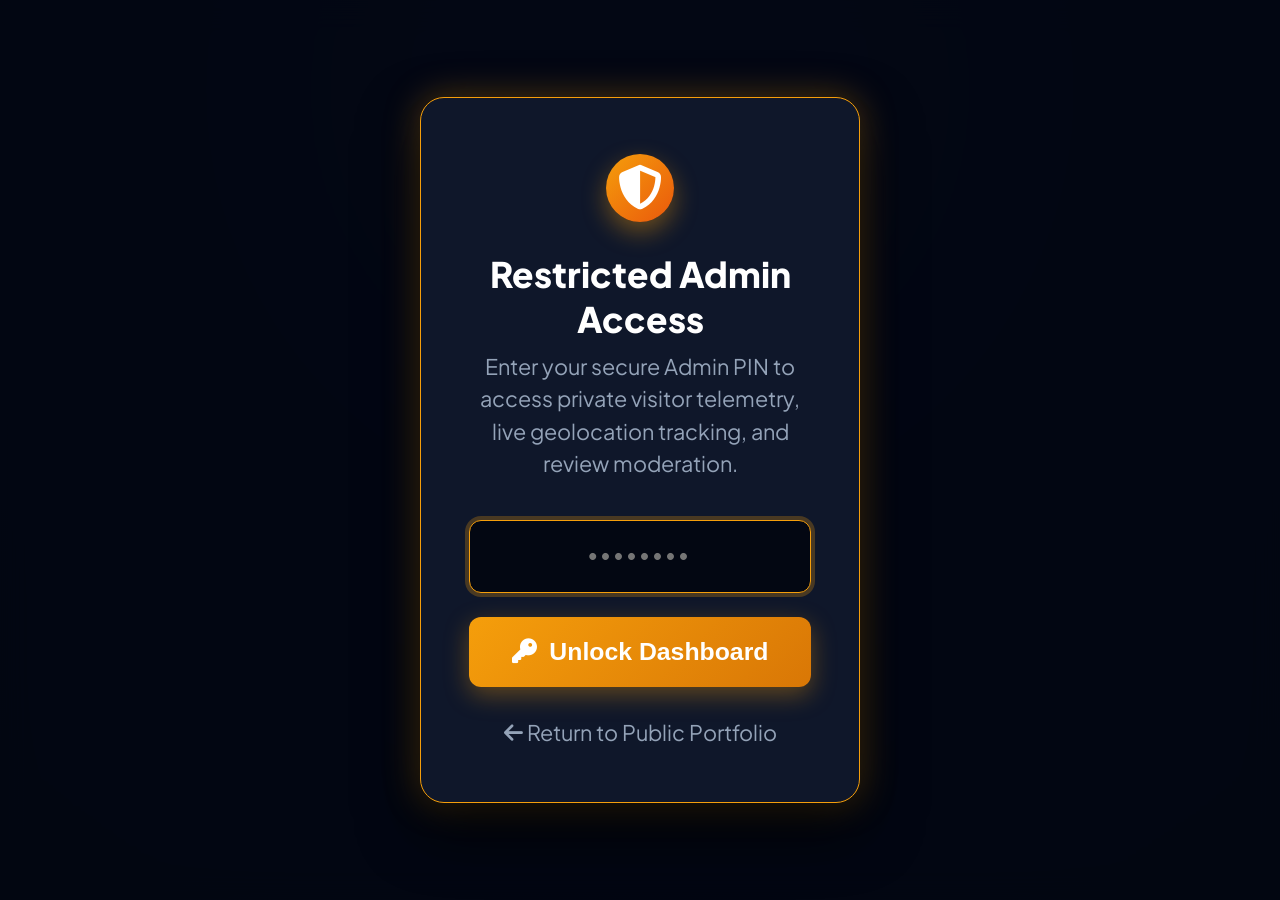
==== admin.html @ 3b784db4 "Add private visitor geolocation analytics engine, real-time visit email alerts, and PIN-secured Admi" ====
<!DOCTYPE html>
<html lang="en">
<head>
  <meta charset="UTF-8" />
  <meta name="viewport" content="width=device-width, initial-scale=1.0" />
  <title>Admin Intelligence &amp; Visitor Logs | Smit Portfolio</title>
  <meta name="robots" content="noindex, nofollow" />
  <link rel="icon" type="image/x-icon" href="images/favicon.ico" />
  <link
    rel="stylesheet"
    href="https://cdnjs.cloudflare.com/ajax/libs/font-awesome/6.5.2/css/all.min.css"
    crossorigin="anonymous"
    referrerpolicy="no-referrer"
  />
  <link rel="preconnect" href="https://fonts.googleapis.com">
  <link rel="preconnect" href="https://fonts.gstatic.com" crossorigin>
  <link href="https://fonts.googleapis.com/css2?family=Plus+Jakarta+Sans:wght@400;500;600;700;800&family=JetBrains+Mono:wght@400;600&display=swap" rel="stylesheet">

  <style>
    :root {
      --bg-dark: #070b14;
      --card-bg: #0f172a;
      --card-border: rgba(255, 255, 255, 0.1);
      --primary: #f59e0b;
      --primary-glow: rgba(245, 158, 11, 0.35);
      --emerald: #10b981;
      --indigo: #6366f1;
      --cyan: #06b6d4;
      --text-main: #f8fafc;
      --text-muted: #94a3b8;
    }

    * {
      box-sizing: border-box;
      margin: 0;
      padding: 0;
    }

    body {
      background: radial-gradient(circle at 50% 10%, #1e1b4b 0%, #070b14 60%, #030712 100%);
      color: var(--text-main);
      font-family: 'Plus Jakarta Sans', sans-serif;
      min-height: 100vh;
      overflow-x: hidden;
      display: flex;
      flex-direction: column;
    }

    /* Auth Gate Screen */
    #auth-gate {
      position: fixed;
      inset: 0;
      background: rgba(3, 7, 18, 0.95);
      backdrop-filter: blur(15px);
      display: flex;
      align-items: center;
      justify-content: center;
      z-index: 99999;
      padding: 2rem;
    }

    .auth-card {
      width: 100%;
      max-width: 440px;
      background: var(--card-bg);
      border: 1.5px solid var(--primary);
      box-shadow: 0 25px 60px rgba(0,0,0,0.7), 0 0 35px var(--primary-glow);
      border-radius: 24px;
      padding: 3.5rem 3rem;
      text-align: center;
      position: relative;
    }

    .auth-icon {
      width: 68px;
      height: 68px;
      border-radius: 50%;
      background: linear-gradient(135deg, #f59e0b, #ea580c);
      display: flex;
      align-items: center;
      justify-content: center;
      font-size: 2.8rem;
      margin: 0 auto 1.8rem;
      color: #fff;
      box-shadow: 0 10px 25px rgba(245, 158, 11, 0.4);
    }

    .auth-title {
      font-size: 2.2rem;
      font-weight: 800;
      margin-bottom: 0.6rem;
      color: #fff;
    }

    .auth-subtitle {
      font-size: 1.35rem;
      color: var(--text-muted);
      line-height: 1.5;
      margin-bottom: 2.5rem;
    }

    .auth-form {
      display: flex;
      flex-direction: column;
      gap: 1.5rem;
    }

    .pin-input-wrap {
      position: relative;
    }

    .pin-input {
      width: 100%;
      background: #030712;
      border: 1.5px solid rgba(255, 255, 255, 0.2);
      border-radius: 12px;
      padding: 1.3rem 1.6rem;
      font-size: 1.6rem;
      color: #fff;
      text-align: center;
      letter-spacing: 4px;
      outline: none;
      transition: all 0.25s ease;
    }

    .pin-input:focus {
      border-color: var(--primary);
      box-shadow: 0 0 0 4px rgba(245, 158, 11, 0.25);
    }

    .btn-auth-unlock {
      width: 100%;
      background: linear-gradient(135deg, #f59e0b, #d97706);
      color: #fff;
      border: none;
      border-radius: 12px;
      padding: 1.3rem;
      font-size: 1.55rem;
      font-weight: 700;
      cursor: pointer;
      display: flex;
      align-items: center;
      justify-content: center;
      gap: 0.8rem;
      box-shadow: 0 8px 25px rgba(245, 158, 11, 0.35);
      transition: all 0.3s ease;
    }

    .btn-auth-unlock:hover {
      transform: translateY(-2px);
      box-shadow: 0 12px 30px rgba(245, 158, 11, 0.5);
      filter: brightness(1.1);
    }

    .auth-err-msg {
      color: #f87171;
      font-size: 1.3rem;
      display: none;
      margin-top: 0.5rem;
    }

    .auth-back-link {
      display: inline-block;
      margin-top: 2rem;
      font-size: 1.35rem;
      color: var(--text-muted);
      text-decoration: none;
      transition: color 0.2s ease;
    }

    .auth-back-link:hover {
      color: #fff;
    }

    /* Dashboard Shell */
    #dashboard-view {
      display: none;
      flex: 1;
      padding: 2.5rem 3rem 4rem;
      max-width: 1400px;
      width: 100%;
      margin: 0 auto;
    }

    /* Top Nav */
    .admin-header {
      display: flex;
      align-items: center;
      justify-content: space-between;
      gap: 2rem;
      padding-bottom: 2.2rem;
      margin-bottom: 3rem;
      border-bottom: 1px solid var(--card-border);
      flex-wrap: wrap;
    }

    .admin-brand {
      display: flex;
      align-items: center;
      gap: 1.4rem;
    }

    .admin-logo-img {
      width: 48px;
      height: 48px;
      border-radius: 10px;
      box-shadow: 0 4px 15px rgba(0,0,0,0.4);
    }

    .admin-title-wrap h1 {
      font-size: 2.4rem;
      font-weight: 800;
      letter-spacing: -0.5px;
      display: flex;
      align-items: center;
      gap: 1rem;
    }

    .badge-status {
      display: inline-flex;
      align-items: center;
      gap: 0.5rem;
      background: rgba(16, 185, 129, 0.15);
      border: 1px solid rgba(16, 185, 129, 0.35);
      color: var(--emerald);
      padding: 0.3rem 0.9rem;
      border-radius: 50px;
      font-size: 1.15rem;
      font-weight: 700;
      text-transform: uppercase;
      letter-spacing: 0.5px;
    }

    .pulse-dot {
      width: 7px;
      height: 7px;
      border-radius: 50%;
      background: var(--emerald);
      box-shadow: 0 0 8px var(--emerald);
      animation: livePulse 1.6s infinite;
    }

    @keyframes livePulse {
      0% { transform: scale(0.9); opacity: 0.8; }
      50% { transform: scale(1.4); opacity: 1; }
      100% { transform: scale(0.9); opacity: 0.8; }
    }

    .admin-title-wrap p {
      font-size: 1.35rem;
      color: var(--text-muted);
      margin-top: 0.3rem;
    }

    .admin-actions {
      display: flex;
      align-items: center;
      gap: 1.2rem;
      flex-wrap: wrap;
    }

    .btn-action {
      background: rgba(255, 255, 255, 0.08);
      border: 1px solid var(--card-border);
      color: #fff;
      padding: 0.9rem 1.6rem;
      border-radius: 10px;
      font-size: 1.35rem;
      font-weight: 600;
      cursor: pointer;
      display: inline-flex;
      align-items: center;
      gap: 0.6rem;
      text-decoration: none;
      transition: all 0.25s ease;
    }

    .btn-action:hover {
      background: rgba(255, 255, 255, 0.15);
      transform: translateY(-2px);
    }

    .btn-action-primary {
      background: linear-gradient(135deg, #f59e0b, #d97706);
      border: none;
      box-shadow: 0 4px 15px rgba(245, 158, 11, 0.3);
    }

    .btn-action-primary:hover {
      box-shadow: 0 8px 20px rgba(245, 158, 11, 0.45);
    }

    .btn-logout {
      background: rgba(239, 68, 68, 0.15);
      border: 1px solid rgba(239, 68, 68, 0.35);
      color: #f87171;
    }

    .btn-logout:hover {
      background: rgba(239, 68, 68, 0.3);
      color: #fff;
    }

    /* Metric Cards Grid */
    .metrics-grid {
      display: grid;
      grid-template-columns: repeat(auto-fit, minmax(260px, 1fr));
      gap: 2rem;
      margin-bottom: 3.5rem;
    }

    .metric-card {
      background: var(--card-bg);
      border: 1px solid var(--card-border);
      border-radius: 18px;
      padding: 2.2rem;
      display: flex;
      align-items: center;
      gap: 1.8rem;
      box-shadow: 0 10px 30px rgba(0,0,0,0.3);
      transition: all 0.3s ease;
    }

    .metric-card:hover {
      transform: translateY(-4px);
      border-color: rgba(245, 158, 11, 0.3);
      box-shadow: 0 15px 35px rgba(0,0,0,0.4), 0 0 25px rgba(245, 158, 11, 0.1);
    }

    .metric-icon-box {
      width: 5.6rem;
      height: 5.6rem;
      border-radius: 14px;
      display: flex;
      align-items: center;
      justify-content: center;
      font-size: 2.4rem;
      flex-shrink: 0;
    }

    .metric-data h3 {
      font-size: 3rem;
      font-weight: 800;
      color: #fff;
      line-height: 1.1;
      margin-bottom: 0.4rem;
    }

    .metric-data p {
      font-size: 1.3rem;
      color: var(--text-muted);
      font-weight: 500;
    }

    /* Tabs Bar */
    .admin-tabs-bar {
      display: flex;
      gap: 1rem;
      border-bottom: 1px solid var(--card-border);
      margin-bottom: 2.5rem;
      flex-wrap: wrap;
    }

    .tab-btn {
      background: none;
      border: none;
      border-bottom: 2px solid transparent;
      color: var(--text-muted);
      padding: 1rem 1.8rem;
      font-size: 1.5rem;
      font-weight: 700;
      cursor: pointer;
      display: inline-flex;
      align-items: center;
      gap: 0.8rem;
      transition: all 0.2s ease;
    }

    .tab-btn:hover {
      color: #fff;
    }

    .tab-btn.active {
      color: var(--primary);
      border-bottom-color: var(--primary);
    }

    /* Content Panels */
    .tab-panel {
      display: none;
    }

    .tab-panel.active {
      display: block;
    }

    /* Search & Filter Bar */
    .filter-panel {
      display: flex;
      align-items: center;
      justify-content: space-between;
      gap: 1.5rem;
      background: var(--card-bg);
      border: 1px solid var(--card-border);
      border-radius: 14px;
      padding: 1.4rem 2rem;
      margin-bottom: 2rem;
      flex-wrap: wrap;
    }

    .search-input-wrap {
      flex: 1;
      min-width: 260px;
      position: relative;
    }

    .search-input-wrap i {
      position: absolute;
      left: 1.4rem;
      top: 50%;
      transform: translateY(-50%);
      color: var(--text-muted);
      font-size: 1.4rem;
    }

    .search-input {
      width: 100%;
      background: #030712;
      border: 1px solid var(--card-border);
      border-radius: 10px;
      padding: 1rem 1.4rem 1rem 3.8rem;
      font-size: 1.4rem;
      color: #fff;
      outline: none;
      transition: border-color 0.2s ease;
    }

    .search-input:focus {
      border-color: var(--primary);
    }

    .filter-dropdowns {
      display: flex;
      gap: 1rem;
    }

    .filter-select {
      background: #030712;
      border: 1px solid var(--card-border);
      border-radius: 10px;
      padding: 0.9rem 1.4rem;
      color: #fff;
      font-size: 1.35rem;
      outline: none;
      cursor: pointer;
    }

    /* Table Styling */
    .table-container {
      background: var(--card-bg);
      border: 1px solid var(--card-border);
      border-radius: 18px;
      overflow: hidden;
      box-shadow: 0 10px 30px rgba(0,0,0,0.3);
    }

    .table-responsive {
      overflow-x: auto;
    }

    table {
      width: 100%;
      border-collapse: collapse;
      text-align: left;
    }

    thead {
      background: rgba(3, 7, 18, 0.7);
      border-bottom: 1px solid var(--card-border);
    }

    th {
      padding: 1.6rem 2rem;
      font-size: 1.3rem;
      font-weight: 700;
      color: var(--text-muted);
      text-transform: uppercase;
      letter-spacing: 0.5px;
      white-space: nowrap;
    }

    td {
      padding: 1.6rem 2rem;
      font-size: 1.4rem;
      border-bottom: 1px solid rgba(255, 255, 255, 0.05);
      vertical-align: middle;
      white-space: nowrap;
    }

    tbody tr:hover {
      background: rgba(255, 255, 255, 0.03);
    }

    .geo-pill {
      display: inline-flex;
      align-items: center;
      gap: 0.8rem;
      font-weight: 600;
      color: #fff;
    }

    .geo-flag {
      font-size: 1.8rem;
    }

    .ip-code {
      font-family: 'JetBrains Mono', monospace;
      font-size: 1.25rem;
      background: rgba(255, 255, 255, 0.06);
      padding: 0.2rem 0.6rem;
      border-radius: 6px;
      color: #38bdf8;
    }

    .device-badge {
      display: inline-flex;
      align-items: center;
      gap: 0.6rem;
      background: rgba(99, 102, 241, 0.15);
      border: 1px solid rgba(99, 102, 241, 0.3);
      color: #a5b4fc;
      padding: 0.4rem 1rem;
      border-radius: 8px;
      font-size: 1.25rem;
      font-weight: 600;
    }

    .source-badge {
      display: inline-flex;
      align-items: center;
      gap: 0.5rem;
      padding: 0.35rem 0.9rem;
      border-radius: 50px;
      font-size: 1.2rem;
      font-weight: 600;
    }

    .src-linkedin { background: rgba(14, 118, 168, 0.2); color: #38bdf8; border: 1px solid rgba(14, 118, 168, 0.4); }
    .src-whatsapp { background: rgba(37, 211, 102, 0.2); color: #4ade80; border: 1px solid rgba(37, 211, 102, 0.4); }
    .src-direct { background: rgba(148, 163, 184, 0.2); color: #cbd5e1; border: 1px solid rgba(148, 163, 184, 0.4); }
    .src-google { background: rgba(234, 67, 53, 0.2); color: #f87171; border: 1px solid rgba(234, 67, 53, 0.4); }

    .empty-state {
      padding: 6rem 2rem;
      text-align: center;
      color: var(--text-muted);
    }

    .empty-state i {
      font-size: 4rem;
      margin-bottom: 1.5rem;
      color: rgba(255, 255, 255, 0.2);
    }

    /* Settings Tab */
    .settings-grid {
      display: grid;
      grid-template-columns: repeat(auto-fit, minmax(340px, 1fr));
      gap: 2.5rem;
    }

    .settings-card {
      background: var(--card-bg);
      border: 1px solid var(--card-border);
      border-radius: 18px;
      padding: 2.5rem;
    }

    .settings-card h3 {
      font-size: 1.8rem;
      font-weight: 700;
      color: #fff;
      margin-bottom: 0.8rem;
      display: flex;
      align-items: center;
      gap: 0.8rem;
    }

    .settings-card p {
      font-size: 1.35rem;
      color: var(--text-muted);
      line-height: 1.5;
      margin-bottom: 2rem;
    }

    /* Responsive */
    @media (max-width: 768px) {
      #dashboard-view {
        padding: 2rem 1.6rem;
      }
      .admin-title-wrap h1 {
        font-size: 2rem;
      }
      .filter-panel {
        flex-direction: column;
        align-items: stretch;
      }
      .filter-dropdowns {
        flex-direction: column;
      }
    }
  </style>
</head>
<body>

  <!-- ================= AUTH SECURITY GATE ================= -->
  <div id="auth-gate">
    <div class="auth-card">
      <div class="auth-icon">
        <i class="fa-solid fa-shield-halved"></i>
      </div>
      <h2 class="auth-title">Restricted Admin Access</h2>
      <p class="auth-subtitle">
        Enter your secure Admin PIN to access private visitor telemetry, live geolocation tracking, and review moderation.
      </p>

      <form id="admin-pin-form" class="auth-form">
        <div class="pin-input-wrap">
          <input
            type="password"
            id="admin-pin-input"
            class="pin-input"
            placeholder="••••••••"
            autocomplete="current-password"
            required
            autofocus
          />
        </div>
        <button type="submit" class="btn-auth-unlock">
          <i class="fa-solid fa-key"></i> Unlock Dashboard
        </button>
        <p id="auth-error-msg" class="auth-err-msg">
          <i class="fa-solid fa-circle-exclamation"></i> Incorrect PIN. Please try again.
        </p>
      </form>

      <a href="index.html" class="auth-back-link">
        <i class="fa-solid fa-arrow-left"></i> Return to Public Portfolio
      </a>
    </div>
  </div>

  <!-- ================= ADMIN DASHBOARD ================= -->
  <div id="dashboard-view">
    <!-- Top Header -->
    <header class="admin-header">
      <div class="admin-brand">
        <img src="images/userAsset/NavLogo.png" alt="Smit Logo" class="admin-logo-img" />
        <div class="admin-title-wrap">
          <h1>
            Visitor Intelligence &amp; Geolocation
            <span class="badge-status"><span class="pulse-dot"></span> Live Tracking</span>
          </h1>
          <p>Real-time analytics, city/country tracking, and device telemetry for Smit's Portfolio</p>
        </div>
      </div>

      <div class="admin-actions">
        <button type="button" id="btn-refresh" class="btn-action" title="Refresh Live Logs">
          <i class="fa-solid fa-rotate-right"></i> Refresh
        </button>
        <button type="button" id="btn-export-csv" class="btn-action" title="Download Excel/CSV">
          <i class="fa-solid fa-file-arrow-down"></i> Export CSV
        </button>
        <button type="button" id="btn-test-visit" class="btn-action btn-action-primary" title="Record a test visit">
          <i class="fa-solid fa-location-crosshairs"></i> Test Tracking
        </button>
        <a href="index.html" class="btn-action" title="Open Public Site">
          <i class="fa-solid fa-globe"></i> View Site
        </a>
        <button type="button" id="btn-logout" class="btn-action btn-logout" title="Lock Console">
          <i class="fa-solid fa-arrow-right-from-bracket"></i> Lock
        </button>
      </div>
    </header>

    <!-- Top Metrics Overview -->
    <section class="metrics-grid">
      <div class="metric-card">
        <div class="metric-icon-box" style="background: rgba(245, 158, 11, 0.15); color: #fbbf24;">
          <i class="fa-solid fa-users"></i>
        </div>
        <div class="metric-data">
          <h3 id="stat-total-visits">0</h3>
          <p>Total Visits Tracked</p>
        </div>
      </div>

      <div class="metric-card">
        <div class="metric-icon-box" style="background: rgba(16, 185, 129, 0.15); color: #34d399;">
          <i class="fa-solid fa-earth-americas"></i>
        </div>
        <div class="metric-data">
          <h3 id="stat-top-country">India 🇮🇳</h3>
          <p>Top Geographic Region</p>
        </div>
      </div>

      <div class="metric-card">
        <div class="metric-icon-box" style="background: rgba(99, 102, 241, 0.15); color: #818cf8;">
          <i class="fa-solid fa-mobile-screen"></i>
        </div>
        <div class="metric-data">
          <h3 id="stat-device-ratio">100%</h3>
          <p>Primary Device Type</p>
        </div>
      </div>

      <div class="metric-card">
        <div class="metric-icon-box" style="background: rgba(6, 182, 212, 0.15); color: #22d3ee;">
          <i class="fa-solid fa-link"></i>
        </div>
        <div class="metric-data">
          <h3 id="stat-top-source">Direct / LinkedIn</h3>
          <p>Primary Traffic Source</p>
        </div>
      </div>
    </section>

    <!-- Navigation Tabs -->
    <div class="admin-tabs-bar">
      <button class="tab-btn active" data-tab="tab-visitors">
        <i class="fa-solid fa-location-dot"></i> Live Visitor Logs (<span id="tab-count-visitors">0</span>)
      </button>
      <button class="tab-btn" data-tab="tab-reviews">
        <i class="fa-solid fa-star"></i> Review Moderation (<span id="tab-count-reviews">0</span>)
      </button>
      <button class="tab-btn" data-tab="tab-settings">
        <i class="fa-solid fa-gear"></i> Admin &amp; Alert Settings
      </button>
    </div>

    <!-- TAB 1: VISITOR LOGS -->
    <div id="tab-visitors" class="tab-panel active">
      <!-- Search & Filters -->
      <div class="filter-panel">
        <div class="search-input-wrap">
          <i class="fa-solid fa-magnifying-glass"></i>
          <input
            type="text"
            id="log-search-input"
            class="search-input"
            placeholder="Search by city, country, IP address, device, or source..."
          />
        </div>

        <div class="filter-dropdowns">
          <select id="filter-device" class="filter-select">
            <option value="all">All Devices</option>
            <option value="Mobile">Mobile Only</option>
            <option value="Desktop">Desktop Only</option>
            <option value="Tablet">Tablet Only</option>
          </select>
          <select id="filter-source" class="filter-select">
            <option value="all">All Traffic Sources</option>
            <option value="LinkedIn">LinkedIn</option>
            <option value="WhatsApp">WhatsApp</option>
            <option value="Telegram">Telegram</option>
            <option value="Google">Google Search</option>
            <option value="Direct">Direct / Bookmark</option>
          </select>
        </div>
      </div>

      <!-- Logs Table -->
      <div class="table-container">
        <div class="table-responsive">
          <table>
            <thead>
              <tr>
                <th>Time &amp; Date</th>
                <th>Location &amp; City</th>
                <th>IP Address &amp; ISP</th>
                <th>Device &amp; Browser</th>
                <th>Traffic Source</th>
              </tr>
            </thead>
            <tbody id="visitor-table-body">
              <!-- Dynamic rows rendered here -->
            </tbody>
          </table>
        </div>
      </div>
    </div>

    <!-- TAB 2: REVIEWS MODERATION -->
    <div id="tab-reviews" class="tab-panel">
      <div class="table-container">
        <div class="table-responsive">
          <table>
            <thead>
              <tr>
                <th>Reviewer Name</th>
                <th>Role &amp; Org</th>
                <th>Category</th>
                <th>Rating</th>
                <th>Feedback Message</th>
                <th>Action</th>
              </tr>
            </thead>
            <tbody id="reviews-table-body">
              <!-- Dynamic visitor reviews -->
            </tbody>
          </table>
        </div>
      </div>
    </div>

    <!-- TAB 3: SETTINGS -->
    <div id="tab-settings" class="tab-panel">
      <div class="settings-grid">
        <div class="settings-card">
          <h3><i class="fa-solid fa-key" style="color:var(--primary);"></i> Change Admin Security PIN</h3>
          <p>Update the private passcode required to unlock this dashboard.</p>
          <form id="change-pin-form" style="display:flex; flex-direction:column; gap:1.2rem;">
            <input
              type="password"
              id="new-pin-input"
              class="search-input"
              placeholder="Enter new 6+ char PIN..."
              required
            />
            <button type="submit" class="btn-action btn-action-primary" style="justify-content:center;">
              <i class="fa-solid fa-check"></i> Save New PIN
            </button>
            <span id="pin-change-status" style="font-size:1.3rem; color:var(--emerald); display:none;">
              PIN updated successfully!
            </span>
          </form>
        </div>

        <div class="settings-card">
          <h3><i class="fa-solid fa-envelope" style="color:#38bdf8;"></i> Real-Time Email Notifications</h3>
          <p>Sends an instant email to <strong>smitkumar09@gmail.com</strong> when someone visits your portfolio.</p>
          <label style="display:flex; align-items:center; gap:1rem; cursor:pointer; font-size:1.45rem; font-weight:600;">
            <input type="checkbox" id="toggle-email-alerts" style="width:20px; height:20px; accent-color:var(--primary);" checked />
            Enable Instant Visit Email Alerts
          </label>
        </div>

        <div class="settings-card">
          <h3><i class="fa-solid fa-trash-can" style="color:#f87171;"></i> Clear Visitor Logs</h3>
          <p>Delete all logged visitor sessions from local memory.</p>
          <button type="button" id="btn-clear-logs" class="btn-action btn-logout">
            <i class="fa-solid fa-trash-can"></i> Clear All Visitor Logs
          </button>
        </div>
      </div>
    </div>
  </div>

  <script>
    (function() {
      const STORAGE_LOGS = "smit_portfolio_visitor_logs";
      const STORAGE_REVIEWS = "smit_portfolio_user_reviews";
      const STORAGE_SETTINGS = "smit_portfolio_analytics_settings";
      const PIN_KEY = "smit_admin_pin";
      const AUTH_SESSION_KEY = "smit_admin_authenticated";

      const DEFAULT_PIN = "smit@2026";

      const authGate = document.getElementById("auth-gate");
      const pinForm = document.getElementById("admin-pin-form");
      const pinInput = document.getElementById("admin-pin-input");
      const authErrorMsg = document.getElementById("auth-error-msg");
      const dashboardView = document.getElementById("dashboard-view");
      const btnLogout = document.getElementById("btn-logout");
      const btnRefresh = document.getElementById("btn-refresh");
      const btnExport = document.getElementById("btn-export-csv");
      const btnTestVisit = document.getElementById("btn-test-visit");
      const btnClearLogs = document.getElementById("btn-clear-logs");

      // Check current PIN
      function getAdminPIN() {
        return localStorage.getItem(PIN_KEY) || DEFAULT_PIN;
      }

      // Check auth state
      if (sessionStorage.getItem(AUTH_SESSION_KEY) === "true") {
        unlockDashboard();
      }

      // PIN Submit Handler
      pinForm.addEventListener("submit", (e) => {
        e.preventDefault();
        const entered = pinInput.value.trim();
        const correct = getAdminPIN();

        if (entered === correct) {
          sessionStorage.setItem(AUTH_SESSION_KEY, "true");
          authErrorMsg.style.display = "none";
          unlockDashboard();
        } else {
          authErrorMsg.style.display = "block";
          pinInput.value = "";
          pinInput.focus();
        }
      });

      function unlockDashboard() {
        authGate.style.display = "none";
        dashboardView.style.display = "block";
        loadDashboardData();
      }

      btnLogout.addEventListener("click", () => {
        sessionStorage.removeItem(AUTH_SESSION_KEY);
        window.location.reload();
      });

      // Tab Switching
      document.querySelectorAll(".tab-btn").forEach(btn => {
        btn.addEventListener("click", () => {
          document.querySelectorAll(".tab-btn").forEach(b => b.classList.remove("active"));
          document.querySelectorAll(".tab-panel").forEach(p => p.classList.remove("active"));

          btn.classList.add("active");
          const target = btn.getAttribute("data-tab");
          const panel = document.getElementById(target);
          if (panel) panel.classList.add("active");
        });
      });

      // Load & Render Dashboard Data
      function loadDashboardData() {
        renderVisitorLogs();
        renderVisitorReviews();
        updateMetrics();
      }

      function getLogs() {
        try {
          const raw = localStorage.getItem(STORAGE_LOGS);
          return raw ? JSON.parse(raw) : [];
        } catch (e) {
          return [];
        }
      }

      function updateMetrics() {
        const logs = getLogs();
        const totalVisitsEl = document.getElementById("stat-total-visits");
        const topCountryEl = document.getElementById("stat-top-country");
        const deviceRatioEl = document.getElementById("stat-device-ratio");
        const topSourceEl = document.getElementById("stat-top-source");
        const tabCountVisitors = document.getElementById("tab-count-visitors");

        totalVisitsEl.textContent = logs.length;
        tabCountVisitors.textContent = logs.length;

        if (logs.length > 0) {
          // Top country
          const countryCounts = {};
          logs.forEach(l => {
            const k = `${l.flag || '🌍'} ${l.country || 'Unknown'}`;
            countryCounts[k] = (countryCounts[k] || 0) + 1;
          });
          const topC = Object.entries(countryCounts).sort((a,b) => b[1] - a[1])[0];
          if (topC) topCountryEl.textContent = `${topC[0]} (${topC[1]})`;

          // Device ratio
          const mobileCount = logs.filter(l => l.device === "Mobile").length;
          const pctMobile = Math.round((mobileCount / logs.length) * 100);
          deviceRatioEl.textContent = pctMobile > 50 ? `${pctMobile}% Mobile` : `${100 - pctMobile}% Desktop`;

          // Top source
          const srcCounts = {};
          logs.forEach(l => {
            const s = l.referrer || "Direct";
            srcCounts[s] = (srcCounts[s] || 0) + 1;
          });
          const topS = Object.entries(srcCounts).sort((a,b) => b[1] - a[1])[0];
          if (topS) topSourceEl.textContent = topS[0];
        } else {
          topCountryEl.textContent = "Awaiting Visits";
          deviceRatioEl.textContent = "—";
          topSourceEl.textContent = "—";
        }
      }

      function renderVisitorLogs() {
        const logs = getLogs();
        const tbody = document.getElementById("visitor-table-body");
        const searchVal = document.getElementById("log-search-input").value.toLowerCase().trim();
        const deviceVal = document.getElementById("filter-device").value;
        const sourceVal = document.getElementById("filter-source").value;

        const filtered = logs.filter(log => {
          const matchSearch = !searchVal || 
            (log.city && log.city.toLowerCase().includes(searchVal)) ||
            (log.country && log.country.toLowerCase().includes(searchVal)) ||
            (log.region && log.region.toLowerCase().includes(searchVal)) ||
            (log.ip && log.ip.toLowerCase().includes(searchVal)) ||
            (log.device && log.device.toLowerCase().includes(searchVal)) ||
            (log.browser && log.browser.toLowerCase().includes(searchVal)) ||
            (log.referrer && log.referrer.toLowerCase().includes(searchVal));

          const matchDevice = deviceVal === "all" || log.device === deviceVal;
          const matchSource = sourceVal === "all" || (log.referrer && log.referrer.includes(sourceVal));

          return matchSearch && matchDevice && matchSource;
        });

        if (filtered.length === 0) {
          tbody.innerHTML = `
            <tr>
              <td colspan="5" class="empty-state">
                <i class="fa-solid fa-earth-asia"></i>
                <h3 style="font-size:1.8rem;color:#fff;margin-bottom:0.6rem;">No Visitor Logs Found</h3>
                <p>When someone opens your portfolio, their city, country, device, and network appear here automatically.</p>
              </td>
            </tr>
          `;
          return;
        }

        tbody.innerHTML = filtered.map(log => {
          let srcClass = "src-direct";
          if (log.referrer && log.referrer.includes("LinkedIn")) srcClass = "src-linkedin";
          if (log.referrer && log.referrer.includes("WhatsApp")) srcClass = "src-whatsapp";
          if (log.referrer && log.referrer.includes("Google")) srcClass = "src-google";

          const deviceIcon = log.device === "Mobile" ? "fa-mobile-screen" : (log.device === "Tablet" ? "fa-tablet-screen-button" : "fa-laptop");

          return `
            <tr>
              <td>
                <div style="font-weight:700;color:#fff;">${escapeHtml(log.readableTime || 'Just now')}</div>
                <div style="font-size:1.2rem;color:var(--text-muted);">${escapeHtml(log.timezone || '')}</div>
              </td>
              <td>
                <div class="geo-pill">
                  <span class="geo-flag">${log.flag || '🌍'}</span>
                  <div>
                    <div style="font-size:1.5rem;font-weight:700;color:#fff;">${escapeHtml(log.city || 'Unknown')}, ${escapeHtml(log.region || '')}</div>
                    <div style="font-size:1.25rem;color:var(--text-muted);">${escapeHtml(log.country || 'India')}</div>
                  </div>
                </div>
              </td>
              <td>
                <div><span class="ip-code">${escapeHtml(log.ip || 'Hidden')}</span></div>
                <div style="font-size:1.2rem;color:var(--text-muted);margin-top:0.3rem;">${escapeHtml(log.isp || 'Network')}</div>
              </td>
              <td>
                <div class="device-badge">
                  <i class="fa-solid ${deviceIcon}"></i>
                  ${escapeHtml(log.device || 'Desktop')} • ${escapeHtml(log.os || 'OS')}
                </div>
                <div style="font-size:1.2rem;color:var(--text-muted);margin-top:0.3rem;">${escapeHtml(log.browser || '')} (${escapeHtml(log.screen || '')})</div>
              </td>
              <td>
                <span class="source-badge ${srcClass}">
                  <i class="fa-solid fa-arrow-up-right-from-square" style="font-size:1rem;"></i>
                  ${escapeHtml(log.referrer || 'Direct')}
                </span>
              </td>
            </tr>
          `;
        }).join("");
      }

      // Review Moderation Tab
      function renderVisitorReviews() {
        const tbody = document.getElementById("reviews-table-body");
        const tabCountReviews = document.getElementById("tab-count-reviews");
        let reviews = [];
        try {
          const raw = localStorage.getItem(STORAGE_REVIEWS);
          reviews = raw ? JSON.parse(raw) : [];
        } catch (e) {}

        tabCountReviews.textContent = reviews.length;

        if (reviews.length === 0) {
          tbody.innerHTML = `
            <tr>
              <td colspan="6" class="empty-state">
                <i class="fa-solid fa-comment-dots"></i>
                <h3 style="font-size:1.8rem;color:#fff;margin-bottom:0.6rem;">No Visitor Reviews Yet</h3>
                <p>When visitors submit feedback via "Rate My Work", their submissions appear here for you to inspect or moderate.</p>
              </td>
            </tr>
          `;
          return;
        }

        tbody.innerHTML = reviews.map((rev, idx) => `
          <tr>
            <td><strong>${escapeHtml(rev.author)}</strong></td>
            <td>${escapeHtml(rev.role)}</td>
            <td><span class="badge-status">${escapeHtml(rev.category || 'visitor')}</span></td>
            <td><strong style="color:var(--primary);">${rev.rating} ⭐</strong></td>
            <td style="max-width:350px;white-space:normal;line-height:1.4;">${escapeHtml(rev.message)}</td>
            <td>
              <button type="button" class="btn-action btn-logout" onclick="deleteReview(${idx})" style="padding:0.6rem 1rem;font-size:1.2rem;">
                <i class="fa-solid fa-trash-can"></i> Delete
              </button>
            </td>
          </tr>
        `).join("");
      }

      window.deleteReview = function(idx) {
        if (!confirm("Are you sure you want to delete this visitor review?")) return;
        try {
          const raw = localStorage.getItem(STORAGE_REVIEWS);
          const reviews = raw ? JSON.parse(raw) : [];
          reviews.splice(idx, 1);
          localStorage.setItem(STORAGE_REVIEWS, JSON.stringify(reviews));
          renderVisitorReviews();
          alert("Review deleted successfully!");
        } catch (e) {}
      };

      // Search and Filter Listeners
      document.getElementById("log-search-input").addEventListener("input", renderVisitorLogs);
      document.getElementById("filter-device").addEventListener("change", renderVisitorLogs);
      document.getElementById("filter-source").addEventListener("change", renderVisitorLogs);

      btnRefresh.addEventListener("click", () => {
        loadDashboardData();
        btnRefresh.innerHTML = '<i class="fa-solid fa-check"></i> Refreshed!';
        setTimeout(() => {
          btnRefresh.innerHTML = '<i class="fa-solid fa-rotate-right"></i> Refresh';
        }, 1200);
      });

      // Test tracking button
      btnTestVisit.addEventListener("click", async () => {
        btnTestVisit.innerHTML = '<i class="fa-solid fa-spinner fa-spin"></i> Tracking...';
        sessionStorage.removeItem("smit_portfolio_session_tracked");
        if (window.trackVisitor) {
          await window.trackVisitor();
        } else {
          // Manual sample visit
          const sample = {
            id: "visit_" + Date.now(),
            timestamp: new Date().toISOString(),
            readableTime: new Date().toLocaleString(),
            ip: "103.21.144.12",
            city: "Vapi",
            region: "Gujarat",
            country: "India",
            flag: "🇮🇳",
            isp: "Reliance Jio Infocomm",
            device: "Desktop",
            os: "Windows 11",
            browser: "Chrome",
            screen: `${window.screen.width}x${window.screen.height}`,
            referrer: "Direct / Admin Test",
            page: "/"
          };
          const logs = getLogs();
          logs.unshift(sample);
          localStorage.setItem(STORAGE_LOGS, JSON.stringify(logs));
        }
        setTimeout(() => {
          loadDashboardData();
          btnTestVisit.innerHTML = '<i class="fa-solid fa-check"></i> Test Logged!';
          setTimeout(() => {
            btnTestVisit.innerHTML = '<i class="fa-solid fa-location-crosshairs"></i> Test Tracking';
          }, 1500);
        }, 800);
      });

      // Export CSV
      btnExport.addEventListener("click", () => {
        const logs = getLogs();
        if (logs.length === 0) {
          alert("No logs to export!");
          return;
        }

        const headers = ["Time", "City", "Region", "Country", "IP", "ISP", "Device", "OS", "Browser", "Screen", "Referrer"];
        const rows = logs.map(l => [
          `"${l.readableTime || ''}"`,
          `"${l.city || ''}"`,
          `"${l.region || ''}"`,
          `"${l.country || ''}"`,
          `"${l.ip || ''}"`,
          `"${l.isp || ''}"`,
          `"${l.device || ''}"`,
          `"${l.os || ''}"`,
          `"${l.browser || ''}"`,
          `"${l.screen || ''}"`,
          `"${l.referrer || ''}"`
        ]);

        const csvContent = "data:text/csv;charset=utf-8," + [headers.join(","), ...rows.map(e => e.join(","))].join("\n");
        const encodedUri = encodeURI(csvContent);
        const link = document.createElement("a");
        link.setAttribute("href", encodedUri);
        link.setAttribute("download", `smit_portfolio_visitors_${Date.now()}.csv`);
        document.body.appendChild(link);
        link.click();
        document.body.removeChild(link);
      });

      // Clear logs
      btnClearLogs.addEventListener("click", () => {
        if (confirm("Are you sure you want to permanently clear all visitor logs?")) {
          localStorage.removeItem(STORAGE_LOGS);
          loadDashboardData();
          alert("All visitor logs cleared.");
        }
      });

      // Change PIN
      document.getElementById("change-pin-form").addEventListener("submit", (e) => {
        e.preventDefault();
        const newPin = document.getElementById("new-pin-input").value.trim();
        if (newPin.length < 4) {
          alert("PIN must be at least 4 characters long.");
          return;
        }
        localStorage.setItem(PIN_KEY, newPin);
        const status = document.getElementById("pin-change-status");
        status.style.display = "block";
        document.getElementById("new-pin-input").value = "";
        setTimeout(() => status.style.display = "none", 3000);
      });

      // Email Alert Toggle
      const toggleEmail = document.getElementById("toggle-email-alerts");
      const currentSettings = JSON.parse(localStorage.getItem(STORAGE_SETTINGS) || '{"emailAlerts": true}');
      toggleEmail.checked = !!currentSettings.emailAlerts;
      toggleEmail.addEventListener("change", () => {
        localStorage.setItem(STORAGE_SETTINGS, JSON.stringify({ emailAlerts: toggleEmail.checked }));
      });

      function escapeHtml(str) {
        return String(str || "")
          .replace(/&/g, "&amp;")
          .replace(/</g, "&lt;")
          .replace(/>/g, "&gt;")
          .replace(/"/g, "&quot;")
          .replace(/'/g, "&#039;");
      }
    })();
  </script>
</body>
</html>
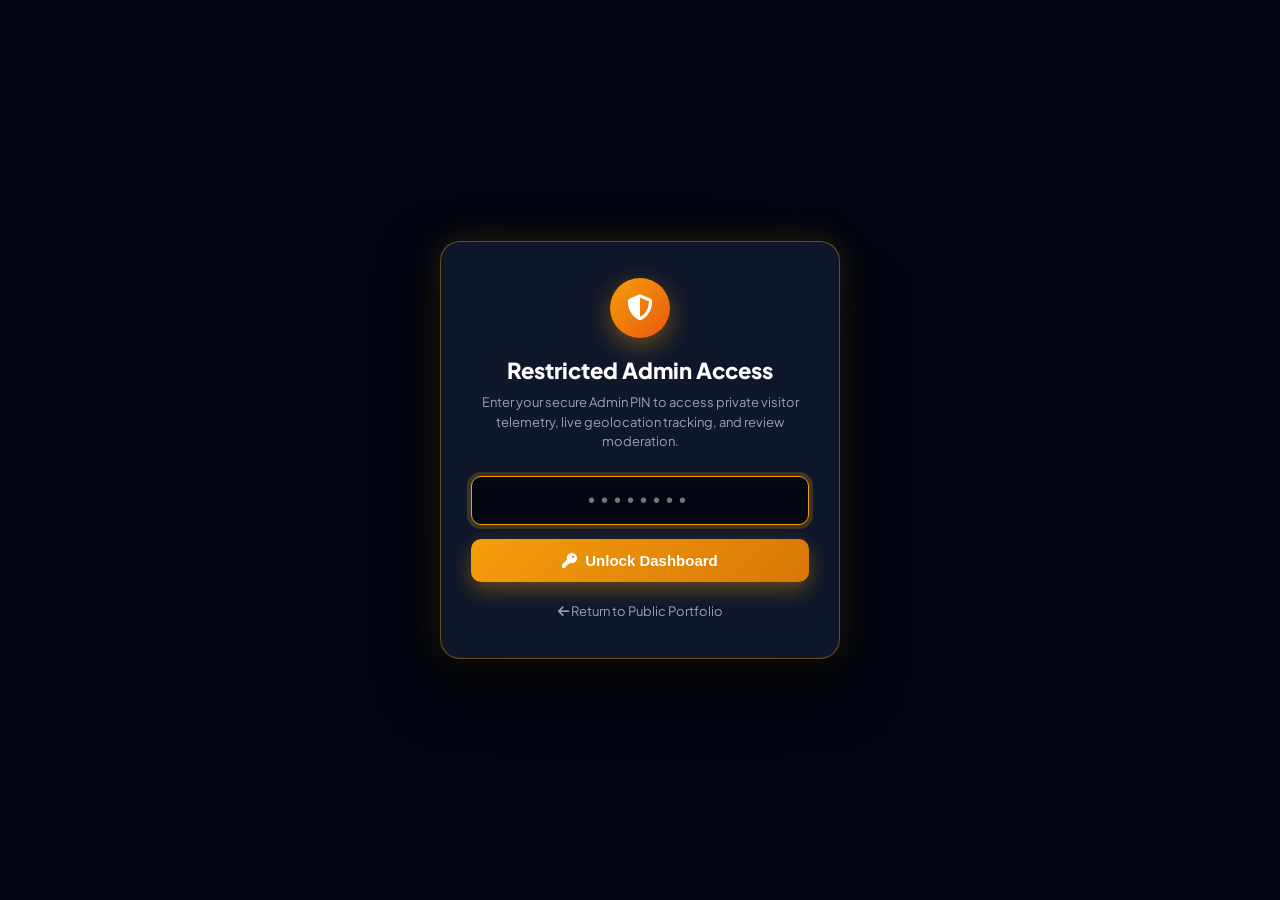
==== commit db8b625b: "Fix admin dashboard layout, metric card overflow, and header alignment" ====
--- a/admin.html
+++ b/admin.html
@@ -17,589 +17,560 @@
   <link href="https://fonts.googleapis.com/css2?family=Plus+Jakarta+Sans:wght@400;500;600;700;800&family=JetBrains+Mono:wght@400;600&display=swap" rel="stylesheet">
 
   <style>
-    :root {
-      --bg-dark: #070b14;
-      --card-bg: #0f172a;
-      --card-border: rgba(255, 255, 255, 0.1);
-      --primary: #f59e0b;
-      --primary-glow: rgba(245, 158, 11, 0.35);
-      --emerald: #10b981;
-      --indigo: #6366f1;
-      --cyan: #06b6d4;
-      --text-main: #f8fafc;
-      --text-muted: #94a3b8;
-    }
-
+    /* ================= GLOBAL RESETS & COLOR PALETTE ================= */
+    html {
+      font-size: 16px;
+      -webkit-text-size-adjust: 100%;
+    }
     * {
       box-sizing: border-box;
       margin: 0;
       padding: 0;
     }
-
     body {
-      background: radial-gradient(circle at 50% 10%, #1e1b4b 0%, #070b14 60%, #030712 100%);
-      color: var(--text-main);
-      font-family: 'Plus Jakarta Sans', sans-serif;
+      background: #070b14;
+      background-image: 
+        radial-gradient(at 0% 0%, rgba(99, 102, 241, 0.12) 0px, transparent 50%),
+        radial-gradient(at 100% 0%, rgba(245, 158, 11, 0.1) 0px, transparent 50%),
+        radial-gradient(at 50% 100%, #030712 0px, transparent 100%);
+      color: #f8fafc;
+      font-family: 'Plus Jakarta Sans', -apple-system, BlinkMacSystemFont, sans-serif;
       min-height: 100vh;
+      line-height: 1.5;
       overflow-x: hidden;
-      display: flex;
-      flex-direction: column;
-    }
-
-    /* Auth Gate Screen */
+    }
+
+    /* ================= PIN SECURITY GATE ================= */
     #auth-gate {
       position: fixed;
       inset: 0;
-      background: rgba(3, 7, 18, 0.95);
-      backdrop-filter: blur(15px);
+      background: rgba(3, 7, 18, 0.94);
+      backdrop-filter: blur(16px);
       display: flex;
       align-items: center;
       justify-content: center;
       z-index: 99999;
-      padding: 2rem;
-    }
-
+      padding: 20px;
+    }
     .auth-card {
       width: 100%;
-      max-width: 440px;
-      background: var(--card-bg);
-      border: 1.5px solid var(--primary);
-      box-shadow: 0 25px 60px rgba(0,0,0,0.7), 0 0 35px var(--primary-glow);
-      border-radius: 24px;
-      padding: 3.5rem 3rem;
+      max-width: 400px;
+      background: #0f172a;
+      border: 1.5px solid rgba(245, 158, 11, 0.4);
+      box-shadow: 0 25px 60px rgba(0, 0, 0, 0.7), 0 0 35px rgba(245, 158, 11, 0.18);
+      border-radius: 20px;
+      padding: 36px 30px;
       text-align: center;
-      position: relative;
-    }
-
+    }
     .auth-icon {
-      width: 68px;
-      height: 68px;
+      width: 60px;
+      height: 60px;
       border-radius: 50%;
       background: linear-gradient(135deg, #f59e0b, #ea580c);
       display: flex;
       align-items: center;
       justify-content: center;
-      font-size: 2.8rem;
-      margin: 0 auto 1.8rem;
+      font-size: 26px;
+      margin: 0 auto 16px;
       color: #fff;
-      box-shadow: 0 10px 25px rgba(245, 158, 11, 0.4);
-    }
-
+      box-shadow: 0 8px 25px rgba(245, 158, 11, 0.4);
+    }
     .auth-title {
-      font-size: 2.2rem;
+      font-size: 22px;
       font-weight: 800;
-      margin-bottom: 0.6rem;
+      margin-bottom: 6px;
       color: #fff;
     }
-
     .auth-subtitle {
-      font-size: 1.35rem;
-      color: var(--text-muted);
+      font-size: 13px;
+      color: #94a3b8;
       line-height: 1.5;
-      margin-bottom: 2.5rem;
-    }
-
-    .auth-form {
-      display: flex;
-      flex-direction: column;
-      gap: 1.5rem;
-    }
-
-    .pin-input-wrap {
-      position: relative;
-    }
-
+      margin-bottom: 24px;
+    }
     .pin-input {
       width: 100%;
       background: #030712;
-      border: 1.5px solid rgba(255, 255, 255, 0.2);
-      border-radius: 12px;
-      padding: 1.3rem 1.6rem;
-      font-size: 1.6rem;
+      border: 1.5px solid rgba(255, 255, 255, 0.16);
+      border-radius: 10px;
+      padding: 12px 16px;
+      font-size: 20px;
       color: #fff;
       text-align: center;
-      letter-spacing: 4px;
+      letter-spacing: 6px;
       outline: none;
       transition: all 0.25s ease;
-    }
-
+      margin-bottom: 14px;
+    }
     .pin-input:focus {
-      border-color: var(--primary);
-      box-shadow: 0 0 0 4px rgba(245, 158, 11, 0.25);
-    }
-
+      border-color: #f59e0b;
+      box-shadow: 0 0 0 4px rgba(245, 158, 11, 0.2);
+    }
     .btn-auth-unlock {
       width: 100%;
       background: linear-gradient(135deg, #f59e0b, #d97706);
       color: #fff;
       border: none;
-      border-radius: 12px;
-      padding: 1.3rem;
-      font-size: 1.55rem;
+      border-radius: 10px;
+      padding: 13px;
+      font-size: 15px;
       font-weight: 700;
       cursor: pointer;
       display: flex;
       align-items: center;
       justify-content: center;
-      gap: 0.8rem;
-      box-shadow: 0 8px 25px rgba(245, 158, 11, 0.35);
-      transition: all 0.3s ease;
-    }
-
+      gap: 8px;
+      box-shadow: 0 8px 20px rgba(245, 158, 11, 0.35);
+      transition: all 0.25s ease;
+    }
     .btn-auth-unlock:hover {
       transform: translateY(-2px);
-      box-shadow: 0 12px 30px rgba(245, 158, 11, 0.5);
-      filter: brightness(1.1);
-    }
-
+      box-shadow: 0 10px 25px rgba(245, 158, 11, 0.45);
+    }
     .auth-err-msg {
       color: #f87171;
-      font-size: 1.3rem;
+      font-size: 13px;
       display: none;
-      margin-top: 0.5rem;
-    }
-
+      margin-top: 10px;
+    }
     .auth-back-link {
       display: inline-block;
-      margin-top: 2rem;
-      font-size: 1.35rem;
-      color: var(--text-muted);
+      margin-top: 20px;
+      font-size: 13px;
+      color: #94a3b8;
       text-decoration: none;
       transition: color 0.2s ease;
     }
-
     .auth-back-link:hover {
       color: #fff;
     }
 
-    /* Dashboard Shell */
+    /* ================= MAIN DASHBOARD SHELL ================= */
     #dashboard-view {
       display: none;
-      flex: 1;
-      padding: 2.5rem 3rem 4rem;
-      max-width: 1400px;
+      max-width: 1340px;
       width: 100%;
       margin: 0 auto;
-    }
-
-    /* Top Nav */
+      padding: 24px 28px 48px;
+    }
+
+    /* ================= HEADER BAR ================= */
     .admin-header {
       display: flex;
       align-items: center;
       justify-content: space-between;
-      gap: 2rem;
-      padding-bottom: 2.2rem;
-      margin-bottom: 3rem;
-      border-bottom: 1px solid var(--card-border);
-      flex-wrap: wrap;
-    }
-
+      gap: 16px;
+      padding: 16px 20px;
+      background: #0f172a;
+      border: 1px solid rgba(255, 255, 255, 0.08);
+      border-radius: 16px;
+      margin-bottom: 24px;
+      box-shadow: 0 4px 20px rgba(0, 0, 0, 0.25);
+    }
     .admin-brand {
       display: flex;
       align-items: center;
-      gap: 1.4rem;
-    }
-
+      gap: 12px;
+    }
     .admin-logo-img {
-      width: 48px;
-      height: 48px;
-      border-radius: 10px;
-      box-shadow: 0 4px 15px rgba(0,0,0,0.4);
-    }
-
+      width: 42px;
+      height: 42px;
+      border-radius: 8px;
+      object-fit: contain;
+      background: #fff;
+      padding: 2px;
+    }
     .admin-title-wrap h1 {
-      font-size: 2.4rem;
+      font-size: 18px;
       font-weight: 800;
-      letter-spacing: -0.5px;
-      display: flex;
-      align-items: center;
-      gap: 1rem;
-    }
-
-    .badge-status {
+      color: #ffffff;
+      display: flex;
+      align-items: center;
+      gap: 10px;
+      letter-spacing: -0.3px;
+    }
+    .badge-live {
       display: inline-flex;
       align-items: center;
-      gap: 0.5rem;
+      gap: 5px;
       background: rgba(16, 185, 129, 0.15);
       border: 1px solid rgba(16, 185, 129, 0.35);
-      color: var(--emerald);
-      padding: 0.3rem 0.9rem;
-      border-radius: 50px;
-      font-size: 1.15rem;
+      color: #34d399;
+      font-size: 11px;
       font-weight: 700;
+      padding: 2px 8px;
+      border-radius: 20px;
       text-transform: uppercase;
       letter-spacing: 0.5px;
     }
-
     .pulse-dot {
-      width: 7px;
-      height: 7px;
+      width: 6px;
+      height: 6px;
       border-radius: 50%;
-      background: var(--emerald);
-      box-shadow: 0 0 8px var(--emerald);
+      background: #34d399;
+      box-shadow: 0 0 6px #34d399;
       animation: livePulse 1.6s infinite;
     }
-
     @keyframes livePulse {
       0% { transform: scale(0.9); opacity: 0.8; }
       50% { transform: scale(1.4); opacity: 1; }
       100% { transform: scale(0.9); opacity: 0.8; }
     }
-
     .admin-title-wrap p {
-      font-size: 1.35rem;
-      color: var(--text-muted);
-      margin-top: 0.3rem;
-    }
-
+      font-size: 12px;
+      color: #94a3b8;
+      margin-top: 2px;
+    }
     .admin-actions {
       display: flex;
       align-items: center;
-      gap: 1.2rem;
+      gap: 8px;
       flex-wrap: wrap;
     }
-
     .btn-action {
+      height: 36px;
+      padding: 0 14px;
       background: rgba(255, 255, 255, 0.08);
-      border: 1px solid var(--card-border);
-      color: #fff;
-      padding: 0.9rem 1.6rem;
-      border-radius: 10px;
-      font-size: 1.35rem;
+      border: 1px solid rgba(255, 255, 255, 0.1);
+      color: #ffffff;
+      border-radius: 8px;
+      font-size: 13px;
       font-weight: 600;
       cursor: pointer;
       display: inline-flex;
       align-items: center;
-      gap: 0.6rem;
+      gap: 6px;
       text-decoration: none;
-      transition: all 0.25s ease;
-    }
-
+      transition: all 0.2s ease;
+      white-space: nowrap;
+    }
     .btn-action:hover {
-      background: rgba(255, 255, 255, 0.15);
-      transform: translateY(-2px);
-    }
-
+      background: rgba(255, 255, 255, 0.14);
+      transform: translateY(-1px);
+    }
     .btn-action-primary {
       background: linear-gradient(135deg, #f59e0b, #d97706);
       border: none;
-      box-shadow: 0 4px 15px rgba(245, 158, 11, 0.3);
-    }
-
+      box-shadow: 0 3px 12px rgba(245, 158, 11, 0.35);
+    }
     .btn-action-primary:hover {
-      box-shadow: 0 8px 20px rgba(245, 158, 11, 0.45);
-    }
-
+      box-shadow: 0 5px 16px rgba(245, 158, 11, 0.5);
+    }
     .btn-logout {
-      background: rgba(239, 68, 68, 0.15);
-      border: 1px solid rgba(239, 68, 68, 0.35);
+      background: rgba(239, 68, 68, 0.14);
+      border: 1px solid rgba(239, 68, 68, 0.3);
       color: #f87171;
     }
-
     .btn-logout:hover {
-      background: rgba(239, 68, 68, 0.3);
+      background: rgba(239, 68, 68, 0.25);
       color: #fff;
     }
 
-    /* Metric Cards Grid */
+    /* ================= METRIC CARDS (4 COLUMNS) ================= */
     .metrics-grid {
       display: grid;
-      grid-template-columns: repeat(auto-fit, minmax(260px, 1fr));
-      gap: 2rem;
-      margin-bottom: 3.5rem;
-    }
-
+      grid-template-columns: repeat(4, 1fr);
+      gap: 16px;
+      margin-bottom: 24px;
+    }
     .metric-card {
-      background: var(--card-bg);
-      border: 1px solid var(--card-border);
-      border-radius: 18px;
-      padding: 2.2rem;
-      display: flex;
-      align-items: center;
-      gap: 1.8rem;
-      box-shadow: 0 10px 30px rgba(0,0,0,0.3);
-      transition: all 0.3s ease;
-    }
-
+      background: #0f172a;
+      border: 1px solid rgba(255, 255, 255, 0.08);
+      border-radius: 14px;
+      padding: 16px 18px;
+      display: flex;
+      align-items: center;
+      gap: 14px;
+      min-width: 0;
+      overflow: hidden;
+      box-shadow: 0 4px 18px rgba(0, 0, 0, 0.2);
+      transition: transform 0.2s ease, border-color 0.2s ease;
+    }
     .metric-card:hover {
-      transform: translateY(-4px);
-      border-color: rgba(245, 158, 11, 0.3);
-      box-shadow: 0 15px 35px rgba(0,0,0,0.4), 0 0 25px rgba(245, 158, 11, 0.1);
-    }
-
+      transform: translateY(-2px);
+      border-color: rgba(245, 158, 11, 0.35);
+    }
     .metric-icon-box {
-      width: 5.6rem;
-      height: 5.6rem;
-      border-radius: 14px;
+      width: 44px;
+      height: 44px;
+      border-radius: 10px;
       display: flex;
       align-items: center;
       justify-content: center;
-      font-size: 2.4rem;
+      font-size: 18px;
       flex-shrink: 0;
     }
-
-    .metric-data h3 {
-      font-size: 3rem;
+    .metric-data {
+      flex: 1;
+      min-width: 0;
+      overflow: hidden;
+    }
+    .metric-data .stat-val {
+      font-size: 20px;
       font-weight: 800;
-      color: #fff;
-      line-height: 1.1;
-      margin-bottom: 0.4rem;
-    }
-
-    .metric-data p {
-      font-size: 1.3rem;
-      color: var(--text-muted);
-      font-weight: 500;
-    }
-
-    /* Tabs Bar */
+      color: #ffffff;
+      line-height: 1.2;
+      margin-bottom: 3px;
+      white-space: nowrap;
+      overflow: hidden;
+      text-overflow: ellipsis;
+    }
+    .metric-data .stat-label {
+      font-size: 11px;
+      font-weight: 600;
+      color: #94a3b8;
+      text-transform: uppercase;
+      letter-spacing: 0.5px;
+      white-space: nowrap;
+      overflow: hidden;
+      text-overflow: ellipsis;
+    }
+
+    /* ================= TABS BAR ================= */
     .admin-tabs-bar {
       display: flex;
-      gap: 1rem;
-      border-bottom: 1px solid var(--card-border);
-      margin-bottom: 2.5rem;
-      flex-wrap: wrap;
-    }
-
+      gap: 6px;
+      background: #0f172a;
+      padding: 6px;
+      border: 1px solid rgba(255, 255, 255, 0.08);
+      border-radius: 12px;
+      margin-bottom: 20px;
+      width: fit-content;
+    }
     .tab-btn {
-      background: none;
+      background: transparent;
       border: none;
-      border-bottom: 2px solid transparent;
-      color: var(--text-muted);
-      padding: 1rem 1.8rem;
-      font-size: 1.5rem;
-      font-weight: 700;
+      color: #94a3b8;
+      font-size: 13px;
+      font-weight: 600;
+      padding: 8px 16px;
+      border-radius: 8px;
       cursor: pointer;
       display: inline-flex;
       align-items: center;
-      gap: 0.8rem;
+      gap: 8px;
       transition: all 0.2s ease;
     }
-
     .tab-btn:hover {
-      color: #fff;
-    }
-
+      color: #ffffff;
+    }
     .tab-btn.active {
-      color: var(--primary);
-      border-bottom-color: var(--primary);
-    }
-
-    /* Content Panels */
+      background: linear-gradient(135deg, #f59e0b, #d97706);
+      color: #ffffff;
+      box-shadow: 0 2px 10px rgba(245, 158, 11, 0.3);
+    }
+    .tab-badge {
+      background: rgba(0, 0, 0, 0.25);
+      padding: 1px 7px;
+      border-radius: 10px;
+      font-size: 11px;
+    }
+
+    /* Tab Panels */
     .tab-panel {
       display: none;
     }
-
     .tab-panel.active {
       display: block;
     }
 
-    /* Search & Filter Bar */
+    /* ================= SEARCH & FILTERS ================= */
     .filter-panel {
       display: flex;
       align-items: center;
       justify-content: space-between;
-      gap: 1.5rem;
-      background: var(--card-bg);
-      border: 1px solid var(--card-border);
-      border-radius: 14px;
-      padding: 1.4rem 2rem;
-      margin-bottom: 2rem;
+      gap: 12px;
+      background: #0f172a;
+      border: 1px solid rgba(255, 255, 255, 0.08);
+      border-radius: 12px;
+      padding: 12px 16px;
+      margin-bottom: 16px;
       flex-wrap: wrap;
     }
-
     .search-input-wrap {
       flex: 1;
-      min-width: 260px;
+      min-width: 240px;
       position: relative;
     }
-
     .search-input-wrap i {
       position: absolute;
-      left: 1.4rem;
+      left: 12px;
       top: 50%;
       transform: translateY(-50%);
-      color: var(--text-muted);
-      font-size: 1.4rem;
-    }
-
+      color: #64748b;
+      font-size: 13px;
+    }
     .search-input {
       width: 100%;
-      background: #030712;
-      border: 1px solid var(--card-border);
-      border-radius: 10px;
-      padding: 1rem 1.4rem 1rem 3.8rem;
-      font-size: 1.4rem;
-      color: #fff;
+      height: 38px;
+      background: #070b14;
+      border: 1px solid rgba(255, 255, 255, 0.1);
+      border-radius: 8px;
+      padding: 0 12px 0 34px;
+      font-size: 13px;
+      color: #ffffff;
       outline: none;
-      transition: border-color 0.2s ease;
-    }
-
+      transition: border-color 0.2s;
+    }
     .search-input:focus {
-      border-color: var(--primary);
-    }
-
+      border-color: #f59e0b;
+    }
     .filter-dropdowns {
       display: flex;
-      gap: 1rem;
-    }
-
+      gap: 8px;
+    }
     .filter-select {
-      background: #030712;
-      border: 1px solid var(--card-border);
-      border-radius: 10px;
-      padding: 0.9rem 1.4rem;
-      color: #fff;
-      font-size: 1.35rem;
+      height: 38px;
+      background: #070b14;
+      border: 1px solid rgba(255, 255, 255, 0.1);
+      border-radius: 8px;
+      padding: 0 12px;
+      color: #ffffff;
+      font-size: 13px;
       outline: none;
       cursor: pointer;
     }
 
-    /* Table Styling */
+    /* ================= TABLE CONTAINER ================= */
     .table-container {
-      background: var(--card-bg);
-      border: 1px solid var(--card-border);
-      border-radius: 18px;
+      background: #0f172a;
+      border: 1px solid rgba(255, 255, 255, 0.08);
+      border-radius: 14px;
       overflow: hidden;
-      box-shadow: 0 10px 30px rgba(0,0,0,0.3);
-    }
-
+      box-shadow: 0 4px 20px rgba(0, 0, 0, 0.2);
+    }
     .table-responsive {
       overflow-x: auto;
     }
-
     table {
       width: 100%;
       border-collapse: collapse;
       text-align: left;
-    }
-
-    thead {
-      background: rgba(3, 7, 18, 0.7);
-      border-bottom: 1px solid var(--card-border);
-    }
-
-    th {
-      padding: 1.6rem 2rem;
-      font-size: 1.3rem;
+      font-size: 13px;
+    }
+    thead th {
+      background: #070b14;
+      color: #94a3b8;
+      font-size: 11px;
       font-weight: 700;
-      color: var(--text-muted);
       text-transform: uppercase;
       letter-spacing: 0.5px;
+      padding: 12px 16px;
+      border-bottom: 1px solid rgba(255, 255, 255, 0.08);
       white-space: nowrap;
     }
-
-    td {
-      padding: 1.6rem 2rem;
-      font-size: 1.4rem;
+    tbody td {
+      padding: 12px 16px;
       border-bottom: 1px solid rgba(255, 255, 255, 0.05);
+      color: #e2e8f0;
+      white-space: nowrap;
       vertical-align: middle;
-      white-space: nowrap;
-    }
-
+    }
     tbody tr:hover {
-      background: rgba(255, 255, 255, 0.03);
-    }
-
+      background: rgba(255, 255, 255, 0.025);
+    }
     .geo-pill {
-      display: inline-flex;
-      align-items: center;
-      gap: 0.8rem;
+      display: flex;
+      align-items: center;
+      gap: 8px;
       font-weight: 600;
       color: #fff;
     }
-
     .geo-flag {
-      font-size: 1.8rem;
-    }
-
+      font-size: 16px;
+    }
     .ip-code {
       font-family: 'JetBrains Mono', monospace;
-      font-size: 1.25rem;
+      font-size: 12px;
       background: rgba(255, 255, 255, 0.06);
-      padding: 0.2rem 0.6rem;
-      border-radius: 6px;
+      padding: 2px 6px;
+      border-radius: 4px;
       color: #38bdf8;
     }
-
     .device-badge {
       display: inline-flex;
       align-items: center;
-      gap: 0.6rem;
+      gap: 5px;
       background: rgba(99, 102, 241, 0.15);
       border: 1px solid rgba(99, 102, 241, 0.3);
       color: #a5b4fc;
-      padding: 0.4rem 1rem;
-      border-radius: 8px;
-      font-size: 1.25rem;
+      padding: 3px 8px;
+      border-radius: 6px;
+      font-size: 12px;
       font-weight: 600;
     }
-
     .source-badge {
       display: inline-flex;
       align-items: center;
-      gap: 0.5rem;
-      padding: 0.35rem 0.9rem;
-      border-radius: 50px;
-      font-size: 1.2rem;
+      gap: 5px;
+      padding: 3px 9px;
+      border-radius: 20px;
+      font-size: 11.5px;
       font-weight: 600;
     }
-
     .src-linkedin { background: rgba(14, 118, 168, 0.2); color: #38bdf8; border: 1px solid rgba(14, 118, 168, 0.4); }
     .src-whatsapp { background: rgba(37, 211, 102, 0.2); color: #4ade80; border: 1px solid rgba(37, 211, 102, 0.4); }
     .src-direct { background: rgba(148, 163, 184, 0.2); color: #cbd5e1; border: 1px solid rgba(148, 163, 184, 0.4); }
     .src-google { background: rgba(234, 67, 53, 0.2); color: #f87171; border: 1px solid rgba(234, 67, 53, 0.4); }
+    .src-github { background: rgba(147, 51, 234, 0.2); color: #c084fc; border: 1px solid rgba(147, 51, 234, 0.4); }
 
     .empty-state {
-      padding: 6rem 2rem;
+      padding: 48px 20px;
       text-align: center;
-      color: var(--text-muted);
-    }
-
+      color: #94a3b8;
+    }
     .empty-state i {
-      font-size: 4rem;
-      margin-bottom: 1.5rem;
+      font-size: 36px;
+      margin-bottom: 12px;
       color: rgba(255, 255, 255, 0.2);
     }
 
-    /* Settings Tab */
+    /* ================= SETTINGS CARDS ================= */
     .settings-grid {
       display: grid;
-      grid-template-columns: repeat(auto-fit, minmax(340px, 1fr));
-      gap: 2.5rem;
-    }
-
+      grid-template-columns: repeat(auto-fit, minmax(320px, 1fr));
+      gap: 20px;
+    }
     .settings-card {
-      background: var(--card-bg);
-      border: 1px solid var(--card-border);
-      border-radius: 18px;
-      padding: 2.5rem;
-    }
-
+      background: #0f172a;
+      border: 1px solid rgba(255, 255, 255, 0.08);
+      border-radius: 14px;
+      padding: 22px;
+    }
     .settings-card h3 {
-      font-size: 1.8rem;
+      font-size: 16px;
       font-weight: 700;
-      color: #fff;
-      margin-bottom: 0.8rem;
-      display: flex;
-      align-items: center;
-      gap: 0.8rem;
-    }
-
+      color: #ffffff;
+      margin-bottom: 6px;
+      display: flex;
+      align-items: center;
+      gap: 8px;
+    }
     .settings-card p {
-      font-size: 1.35rem;
-      color: var(--text-muted);
+      font-size: 13px;
+      color: #94a3b8;
       line-height: 1.5;
-      margin-bottom: 2rem;
-    }
-
-    /* Responsive */
+      margin-bottom: 16px;
+    }
+
+    /* ================= RESPONSIVE LAYOUTS ================= */
+    @media (max-width: 1100px) {
+      .metrics-grid {
+        grid-template-columns: repeat(2, 1fr);
+      }
+    }
     @media (max-width: 768px) {
       #dashboard-view {
-        padding: 2rem 1.6rem;
-      }
-      .admin-title-wrap h1 {
-        font-size: 2rem;
+        padding: 16px;
+      }
+      .admin-header {
+        flex-direction: column;
+        align-items: stretch;
+      }
+      .admin-actions {
+        justify-content: flex-start;
+      }
+      .metrics-grid {
+        grid-template-columns: 1fr;
       }
       .filter-panel {
         flex-direction: column;
@@ -607,6 +578,10 @@
       }
       .filter-dropdowns {
         flex-direction: column;
+      }
+      .admin-tabs-bar {
+        width: 100%;
+        overflow-x: auto;
       }
     }
   </style>
@@ -624,18 +599,16 @@
         Enter your secure Admin PIN to access private visitor telemetry, live geolocation tracking, and review moderation.
       </p>
 
-      <form id="admin-pin-form" class="auth-form">
-        <div class="pin-input-wrap">
-          <input
-            type="password"
-            id="admin-pin-input"
-            class="pin-input"
-            placeholder="••••••••"
-            autocomplete="current-password"
-            required
-            autofocus
-          />
-        </div>
+      <form id="admin-pin-form">
+        <input
+          type="password"
+          id="admin-pin-input"
+          class="pin-input"
+          placeholder="••••••••"
+          autocomplete="current-password"
+          required
+          autofocus
+        />
         <button type="submit" class="btn-auth-unlock">
           <i class="fa-solid fa-key"></i> Unlock Dashboard
         </button>
@@ -650,16 +623,16 @@
     </div>
   </div>
 
-  <!-- ================= ADMIN DASHBOARD ================= -->
+  <!-- ================= MAIN ADMIN DASHBOARD ================= -->
   <div id="dashboard-view">
-    <!-- Top Header -->
+    <!-- Top Header Bar -->
     <header class="admin-header">
       <div class="admin-brand">
         <img src="images/userAsset/NavLogo.png" alt="Smit Logo" class="admin-logo-img" />
         <div class="admin-title-wrap">
           <h1>
             Visitor Intelligence &amp; Geolocation
-            <span class="badge-status"><span class="pulse-dot"></span> Live Tracking</span>
+            <span class="badge-live"><span class="pulse-dot"></span> Live Tracking</span>
           </h1>
           <p>Real-time analytics, city/country tracking, and device telemetry for Smit's Portfolio</p>
         </div>
@@ -684,59 +657,63 @@
       </div>
     </header>
 
-    <!-- Top Metrics Overview -->
+    <!-- 4 Metric Cards Overview -->
     <section class="metrics-grid">
+      <!-- 1. Total Visits -->
       <div class="metric-card">
         <div class="metric-icon-box" style="background: rgba(245, 158, 11, 0.15); color: #fbbf24;">
           <i class="fa-solid fa-users"></i>
         </div>
         <div class="metric-data">
-          <h3 id="stat-total-visits">0</h3>
-          <p>Total Visits Tracked</p>
+          <div class="stat-val" id="stat-total-visits">0</div>
+          <div class="stat-label">Total Visits Tracked</div>
         </div>
       </div>
 
+      <!-- 2. Top Location -->
       <div class="metric-card">
         <div class="metric-icon-box" style="background: rgba(16, 185, 129, 0.15); color: #34d399;">
           <i class="fa-solid fa-earth-americas"></i>
         </div>
         <div class="metric-data">
-          <h3 id="stat-top-country">India 🇮🇳</h3>
-          <p>Top Geographic Region</p>
+          <div class="stat-val" id="stat-top-country">India 🇮🇳</div>
+          <div class="stat-label">Top Location</div>
         </div>
       </div>
 
+      <!-- 3. Primary Device -->
       <div class="metric-card">
         <div class="metric-icon-box" style="background: rgba(99, 102, 241, 0.15); color: #818cf8;">
           <i class="fa-solid fa-mobile-screen"></i>
         </div>
         <div class="metric-data">
-          <h3 id="stat-device-ratio">100%</h3>
-          <p>Primary Device Type</p>
+          <div class="stat-val" id="stat-device-ratio">Desktop</div>
+          <div class="stat-label">Primary Device</div>
         </div>
       </div>
 
+      <!-- 4. Top Traffic Source -->
       <div class="metric-card">
         <div class="metric-icon-box" style="background: rgba(6, 182, 212, 0.15); color: #22d3ee;">
           <i class="fa-solid fa-link"></i>
         </div>
         <div class="metric-data">
-          <h3 id="stat-top-source">Direct / LinkedIn</h3>
-          <p>Primary Traffic Source</p>
+          <div class="stat-val" id="stat-top-source">Direct / Web</div>
+          <div class="stat-label">Top Traffic Source</div>
         </div>
       </div>
     </section>
 
-    <!-- Navigation Tabs -->
+    <!-- Navigation Tabs Bar -->
     <div class="admin-tabs-bar">
       <button class="tab-btn active" data-tab="tab-visitors">
-        <i class="fa-solid fa-location-dot"></i> Live Visitor Logs (<span id="tab-count-visitors">0</span>)
+        <i class="fa-solid fa-location-dot"></i> Live Visitor Logs <span class="tab-badge" id="tab-count-visitors">0</span>
       </button>
       <button class="tab-btn" data-tab="tab-reviews">
-        <i class="fa-solid fa-star"></i> Review Moderation (<span id="tab-count-reviews">0</span>)
+        <i class="fa-solid fa-star"></i> Review Moderation <span class="tab-badge" id="tab-count-reviews">0</span>
       </button>
       <button class="tab-btn" data-tab="tab-settings">
-        <i class="fa-solid fa-gear"></i> Admin &amp; Alert Settings
+        <i class="fa-solid fa-gear"></i> Admin Settings
       </button>
     </div>
 
@@ -766,13 +743,14 @@
             <option value="LinkedIn">LinkedIn</option>
             <option value="WhatsApp">WhatsApp</option>
             <option value="Telegram">Telegram</option>
+            <option value="GitHub">GitHub</option>
             <option value="Google">Google Search</option>
             <option value="Direct">Direct / Bookmark</option>
           </select>
         </div>
       </div>
 
-      <!-- Logs Table -->
+      <!-- Visitor Logs Table -->
       <div class="table-container">
         <div class="table-responsive">
           <table>
@@ -786,7 +764,7 @@
               </tr>
             </thead>
             <tbody id="visitor-table-body">
-              <!-- Dynamic rows rendered here -->
+              <!-- Dynamically populated -->
             </tbody>
           </table>
         </div>
@@ -809,45 +787,48 @@
               </tr>
             </thead>
             <tbody id="reviews-table-body">
-              <!-- Dynamic visitor reviews -->
+              <!-- Dynamically populated -->
             </tbody>
           </table>
         </div>
       </div>
     </div>
 
-    <!-- TAB 3: SETTINGS -->
+    <!-- TAB 3: ADMIN SETTINGS -->
     <div id="tab-settings" class="tab-panel">
       <div class="settings-grid">
+        <!-- Change PIN Card -->
         <div class="settings-card">
-          <h3><i class="fa-solid fa-key" style="color:var(--primary);"></i> Change Admin Security PIN</h3>
+          <h3><i class="fa-solid fa-key" style="color:#f59e0b;"></i> Change Admin Security PIN</h3>
           <p>Update the private passcode required to unlock this dashboard.</p>
-          <form id="change-pin-form" style="display:flex; flex-direction:column; gap:1.2rem;">
+          <form id="change-pin-form" style="display:flex; flex-direction:column; gap:10px;">
             <input
               type="password"
               id="new-pin-input"
               class="search-input"
-              placeholder="Enter new 6+ char PIN..."
+              placeholder="Enter new 4+ char PIN..."
               required
             />
             <button type="submit" class="btn-action btn-action-primary" style="justify-content:center;">
               <i class="fa-solid fa-check"></i> Save New PIN
             </button>
-            <span id="pin-change-status" style="font-size:1.3rem; color:var(--emerald); display:none;">
+            <span id="pin-change-status" style="font-size:12px; color:#34d399; display:none;">
               PIN updated successfully!
             </span>
           </form>
         </div>
 
+        <!-- Real-Time Email Notifications -->
         <div class="settings-card">
           <h3><i class="fa-solid fa-envelope" style="color:#38bdf8;"></i> Real-Time Email Notifications</h3>
-          <p>Sends an instant email to <strong>smitkumar09@gmail.com</strong> when someone visits your portfolio.</p>
-          <label style="display:flex; align-items:center; gap:1rem; cursor:pointer; font-size:1.45rem; font-weight:600;">
-            <input type="checkbox" id="toggle-email-alerts" style="width:20px; height:20px; accent-color:var(--primary);" checked />
+          <p>Sends an instant notification to <strong>smitkumar09@gmail.com</strong> when someone visits your portfolio.</p>
+          <label style="display:flex; align-items:center; gap:10px; cursor:pointer; font-size:14px; font-weight:600;">
+            <input type="checkbox" id="toggle-email-alerts" style="width:18px; height:18px; accent-color:#f59e0b;" checked />
             Enable Instant Visit Email Alerts
           </label>
         </div>
 
+        <!-- Clear Logs -->
         <div class="settings-card">
           <h3><i class="fa-solid fa-trash-can" style="color:#f87171;"></i> Clear Visitor Logs</h3>
           <p>Delete all logged visitor sessions from local memory.</p>
@@ -859,6 +840,7 @@
     </div>
   </div>
 
+  <!-- ================= JAVASCRIPT LOGIC ================= -->
   <script>
     (function() {
       const STORAGE_LOGS = "smit_portfolio_visitor_logs";
@@ -880,17 +862,16 @@
       const btnTestVisit = document.getElementById("btn-test-visit");
       const btnClearLogs = document.getElementById("btn-clear-logs");
 
-      // Check current PIN
       function getAdminPIN() {
         return localStorage.getItem(PIN_KEY) || DEFAULT_PIN;
       }
 
-      // Check auth state
+      // Check current session auth state
       if (sessionStorage.getItem(AUTH_SESSION_KEY) === "true") {
         unlockDashboard();
       }
 
-      // PIN Submit Handler
+      // Submit PIN
       pinForm.addEventListener("submit", (e) => {
         e.preventDefault();
         const entered = pinInput.value.trim();
@@ -947,6 +928,13 @@
         }
       }
 
+      function cleanCountryDisplay(country, flag) {
+        if (!country) return "India 🇮🇳";
+        // Clean any double flag or country code prefixes
+        let clean = country.replace(/^[A-Z]{2}\s+/, '').trim();
+        return `${clean} ${flag || '🇮🇳'}`;
+      }
+
       function updateMetrics() {
         const logs = getLogs();
         const totalVisitsEl = document.getElementById("stat-total-visits");
@@ -959,24 +947,38 @@
         tabCountVisitors.textContent = logs.length;
 
         if (logs.length > 0) {
-          // Top country
-          const countryCounts = {};
+          // 1. Top Country / City
+          const locCounts = {};
           logs.forEach(l => {
-            const k = `${l.flag || '🌍'} ${l.country || 'Unknown'}`;
-            countryCounts[k] = (countryCounts[k] || 0) + 1;
+            const locName = l.city && l.city !== "Unknown City" ? `${l.city}, ${l.country}` : (l.country || "India");
+            locCounts[locName] = (locCounts[locName] || 0) + 1;
           });
-          const topC = Object.entries(countryCounts).sort((a,b) => b[1] - a[1])[0];
-          if (topC) topCountryEl.textContent = `${topC[0]} (${topC[1]})`;
-
-          // Device ratio
+          const topL = Object.entries(locCounts).sort((a,b) => b[1] - a[1])[0];
+          if (topL) {
+            topCountryEl.textContent = `${topL[0]}`;
+          }
+
+          // 2. Device Breakdown
           const mobileCount = logs.filter(l => l.device === "Mobile").length;
-          const pctMobile = Math.round((mobileCount / logs.length) * 100);
-          deviceRatioEl.textContent = pctMobile > 50 ? `${pctMobile}% Mobile` : `${100 - pctMobile}% Desktop`;
-
-          // Top source
+          const desktopCount = logs.filter(l => l.device === "Desktop").length;
+          if (mobileCount > desktopCount) {
+            const pct = Math.round((mobileCount / logs.length) * 100);
+            deviceRatioEl.textContent = `${pct}% Mobile`;
+          } else {
+            const pct = Math.round((desktopCount / logs.length) * 100);
+            deviceRatioEl.textContent = `${pct}% Desktop`;
+          }
+
+          // 3. Top Source
           const srcCounts = {};
           logs.forEach(l => {
-            const s = l.referrer || "Direct";
+            let s = l.referrer || "Direct";
+            if (s.includes("LinkedIn")) s = "LinkedIn";
+            else if (s.includes("WhatsApp")) s = "WhatsApp";
+            else if (s.includes("Telegram")) s = "Telegram";
+            else if (s.includes("GitHub")) s = "GitHub";
+            else if (s.includes("Google")) s = "Google";
+            else if (s.includes("Direct")) s = "Direct / Web";
             srcCounts[s] = (srcCounts[s] || 0) + 1;
           });
           const topS = Object.entries(srcCounts).sort((a,b) => b[1] - a[1])[0];
@@ -1016,7 +1018,7 @@
             <tr>
               <td colspan="5" class="empty-state">
                 <i class="fa-solid fa-earth-asia"></i>
-                <h3 style="font-size:1.8rem;color:#fff;margin-bottom:0.6rem;">No Visitor Logs Found</h3>
+                <h3 style="font-size:16px;color:#fff;margin-bottom:6px;">No Visitor Logs Found</h3>
                 <p>When someone opens your portfolio, their city, country, device, and network appear here automatically.</p>
               </td>
             </tr>
@@ -1028,39 +1030,42 @@
           let srcClass = "src-direct";
           if (log.referrer && log.referrer.includes("LinkedIn")) srcClass = "src-linkedin";
           if (log.referrer && log.referrer.includes("WhatsApp")) srcClass = "src-whatsapp";
+          if (log.referrer && log.referrer.includes("GitHub")) srcClass = "src-github";
           if (log.referrer && log.referrer.includes("Google")) srcClass = "src-google";
 
           const deviceIcon = log.device === "Mobile" ? "fa-mobile-screen" : (log.device === "Tablet" ? "fa-tablet-screen-button" : "fa-laptop");
+
+          const locTitle = (log.city && log.city !== "Unknown City") ? `${log.city}, ${log.region || log.country}` : (log.country || 'India');
 
           return `
             <tr>
               <td>
                 <div style="font-weight:700;color:#fff;">${escapeHtml(log.readableTime || 'Just now')}</div>
-                <div style="font-size:1.2rem;color:var(--text-muted);">${escapeHtml(log.timezone || '')}</div>
+                <div style="font-size:11px;color:#94a3b8;">${escapeHtml(log.timezone || '')}</div>
               </td>
               <td>
                 <div class="geo-pill">
-                  <span class="geo-flag">${log.flag || '🌍'}</span>
+                  <span class="geo-flag">${log.flag || '🇮🇳'}</span>
                   <div>
-                    <div style="font-size:1.5rem;font-weight:700;color:#fff;">${escapeHtml(log.city || 'Unknown')}, ${escapeHtml(log.region || '')}</div>
-                    <div style="font-size:1.25rem;color:var(--text-muted);">${escapeHtml(log.country || 'India')}</div>
+                    <div style="font-size:13px;font-weight:700;color:#fff;">${escapeHtml(locTitle)}</div>
+                    <div style="font-size:11px;color:#94a3b8;">${escapeHtml(log.country || 'India')}</div>
                   </div>
                 </div>
               </td>
               <td>
                 <div><span class="ip-code">${escapeHtml(log.ip || 'Hidden')}</span></div>
-                <div style="font-size:1.2rem;color:var(--text-muted);margin-top:0.3rem;">${escapeHtml(log.isp || 'Network')}</div>
+                <div style="font-size:11px;color:#94a3b8;margin-top:2px;">${escapeHtml(log.isp || 'Network')}</div>
               </td>
               <td>
                 <div class="device-badge">
                   <i class="fa-solid ${deviceIcon}"></i>
                   ${escapeHtml(log.device || 'Desktop')} • ${escapeHtml(log.os || 'OS')}
                 </div>
-                <div style="font-size:1.2rem;color:var(--text-muted);margin-top:0.3rem;">${escapeHtml(log.browser || '')} (${escapeHtml(log.screen || '')})</div>
+                <div style="font-size:11px;color:#94a3b8;margin-top:2px;">${escapeHtml(log.browser || '')} (${escapeHtml(log.screen || '')})</div>
               </td>
               <td>
                 <span class="source-badge ${srcClass}">
-                  <i class="fa-solid fa-arrow-up-right-from-square" style="font-size:1rem;"></i>
+                  <i class="fa-solid fa-arrow-up-right-from-square" style="font-size:10px;"></i>
                   ${escapeHtml(log.referrer || 'Direct')}
                 </span>
               </td>
@@ -1086,7 +1091,7 @@
             <tr>
               <td colspan="6" class="empty-state">
                 <i class="fa-solid fa-comment-dots"></i>
-                <h3 style="font-size:1.8rem;color:#fff;margin-bottom:0.6rem;">No Visitor Reviews Yet</h3>
+                <h3 style="font-size:16px;color:#fff;margin-bottom:6px;">No Visitor Reviews Yet</h3>
                 <p>When visitors submit feedback via "Rate My Work", their submissions appear here for you to inspect or moderate.</p>
               </td>
             </tr>
@@ -1098,11 +1103,11 @@
           <tr>
             <td><strong>${escapeHtml(rev.author)}</strong></td>
             <td>${escapeHtml(rev.role)}</td>
-            <td><span class="badge-status">${escapeHtml(rev.category || 'visitor')}</span></td>
-            <td><strong style="color:var(--primary);">${rev.rating} ⭐</strong></td>
-            <td style="max-width:350px;white-space:normal;line-height:1.4;">${escapeHtml(rev.message)}</td>
+            <td><span class="badge-live">${escapeHtml(rev.category || 'visitor')}</span></td>
+            <td><strong style="color:#f59e0b;">${rev.rating} ⭐</strong></td>
+            <td style="max-width:320px;white-space:normal;line-height:1.4;">${escapeHtml(rev.message)}</td>
             <td>
-              <button type="button" class="btn-action btn-logout" onclick="deleteReview(${idx})" style="padding:0.6rem 1rem;font-size:1.2rem;">
+              <button type="button" class="btn-action btn-logout" onclick="deleteReview(${idx})" style="height:30px;padding:0 10px;font-size:11.5px;">
                 <i class="fa-solid fa-trash-can"></i> Delete
               </button>
             </td>
@@ -1122,7 +1127,7 @@
         } catch (e) {}
       };
 
-      // Search and Filter Listeners
+      // Search & Filters Listeners
       document.getElementById("log-search-input").addEventListener("input", renderVisitorLogs);
       document.getElementById("filter-device").addEventListener("change", renderVisitorLogs);
       document.getElementById("filter-source").addEventListener("change", renderVisitorLogs);
@@ -1132,45 +1137,70 @@
         btnRefresh.innerHTML = '<i class="fa-solid fa-check"></i> Refreshed!';
         setTimeout(() => {
           btnRefresh.innerHTML = '<i class="fa-solid fa-rotate-right"></i> Refresh';
-        }, 1200);
+        }, 1000);
       });
 
-      // Test tracking button
+      // Test Tracking Button
       btnTestVisit.addEventListener("click", async () => {
         btnTestVisit.innerHTML = '<i class="fa-solid fa-spinner fa-spin"></i> Tracking...';
-        sessionStorage.removeItem("smit_portfolio_session_tracked");
-        if (window.trackVisitor) {
-          await window.trackVisitor();
-        } else {
-          // Manual sample visit
-          const sample = {
-            id: "visit_" + Date.now(),
-            timestamp: new Date().toISOString(),
-            readableTime: new Date().toLocaleString(),
-            ip: "103.21.144.12",
-            city: "Vapi",
-            region: "Gujarat",
-            country: "India",
-            flag: "🇮🇳",
-            isp: "Reliance Jio Infocomm",
-            device: "Desktop",
-            os: "Windows 11",
-            browser: "Chrome",
-            screen: `${window.screen.width}x${window.screen.height}`,
-            referrer: "Direct / Admin Test",
-            page: "/"
-          };
-          const logs = getLogs();
-          logs.unshift(sample);
-          localStorage.setItem(STORAGE_LOGS, JSON.stringify(logs));
-        }
+        
+        let testCity = "Vapi";
+        let testRegion = "Gujarat";
+        let testCountry = "India";
+        let testFlag = "🇮🇳";
+        let testIP = "103.21.144.12";
+        let testISP = "Reliance Jio Infocomm";
+
+        try {
+          const res = await fetch("https://ipwho.is/", { cache: "no-store" });
+          const data = await res.json();
+          if (data && data.success) {
+            testCity = data.city || testCity;
+            testRegion = data.region || testRegion;
+            testCountry = data.country || testCountry;
+            testFlag = data.flag?.emoji || testFlag;
+            testIP = data.ip || testIP;
+            testISP = data.connection?.isp || testISP;
+          }
+        } catch (e) {}
+
+        const sample = {
+          id: "visit_" + Date.now(),
+          timestamp: new Date().toISOString(),
+          readableTime: new Date().toLocaleString("en-IN", {
+            day: "2-digit",
+            month: "short",
+            year: "numeric",
+            hour: "2-digit",
+            minute: "2-digit",
+            hour12: true
+          }),
+          ip: testIP,
+          city: testCity,
+          region: testRegion,
+          country: testCountry,
+          flag: testFlag,
+          isp: testISP,
+          device: "Desktop",
+          os: "Windows 11",
+          browser: "Chrome",
+          screen: `${window.screen.width}x${window.screen.height}`,
+          referrer: "Direct / Admin Test",
+          timezone: Intl.DateTimeFormat().resolvedOptions().timeZone || "Asia/Kolkata",
+          page: "/"
+        };
+
+        const logs = getLogs();
+        logs.unshift(sample);
+        localStorage.setItem(STORAGE_LOGS, JSON.stringify(logs));
+
         setTimeout(() => {
           loadDashboardData();
-          btnTestVisit.innerHTML = '<i class="fa-solid fa-check"></i> Test Logged!';
+          btnTestVisit.innerHTML = '<i class="fa-solid fa-check"></i> Logged!';
           setTimeout(() => {
             btnTestVisit.innerHTML = '<i class="fa-solid fa-location-crosshairs"></i> Test Tracking';
-          }, 1500);
-        }, 800);
+          }, 1200);
+        }, 500);
       });
 
       // Export CSV
@@ -1206,7 +1236,7 @@
         document.body.removeChild(link);
       });
 
-      // Clear logs
+      // Clear Logs
       btnClearLogs.addEventListener("click", () => {
         if (confirm("Are you sure you want to permanently clear all visitor logs?")) {
           localStorage.removeItem(STORAGE_LOGS);
@@ -1230,7 +1260,7 @@
         setTimeout(() => status.style.display = "none", 3000);
       });
 
-      // Email Alert Toggle
+      // Toggle Email Alert
       const toggleEmail = document.getElementById("toggle-email-alerts");
       const currentSettings = JSON.parse(localStorage.getItem(STORAGE_SETTINGS) || '{"emailAlerts": true}');
       toggleEmail.checked = !!currentSettings.emailAlerts;
